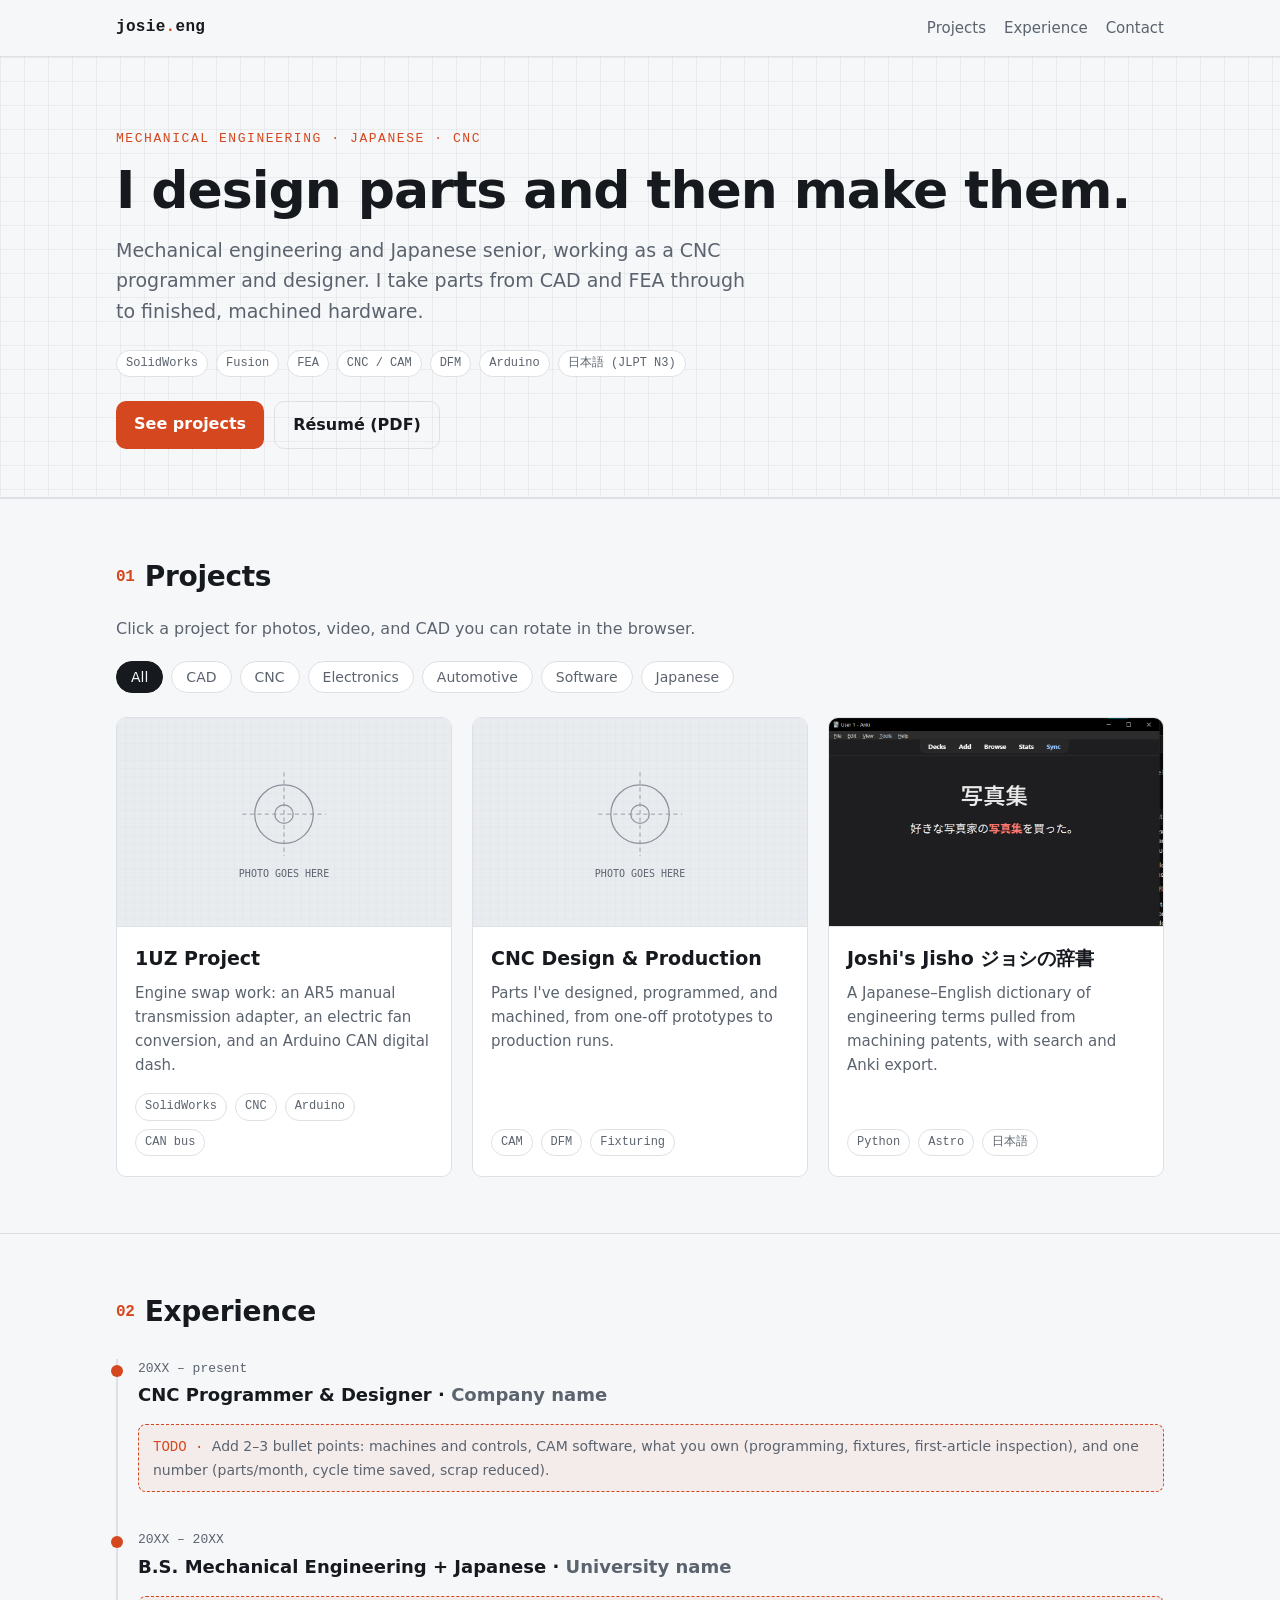
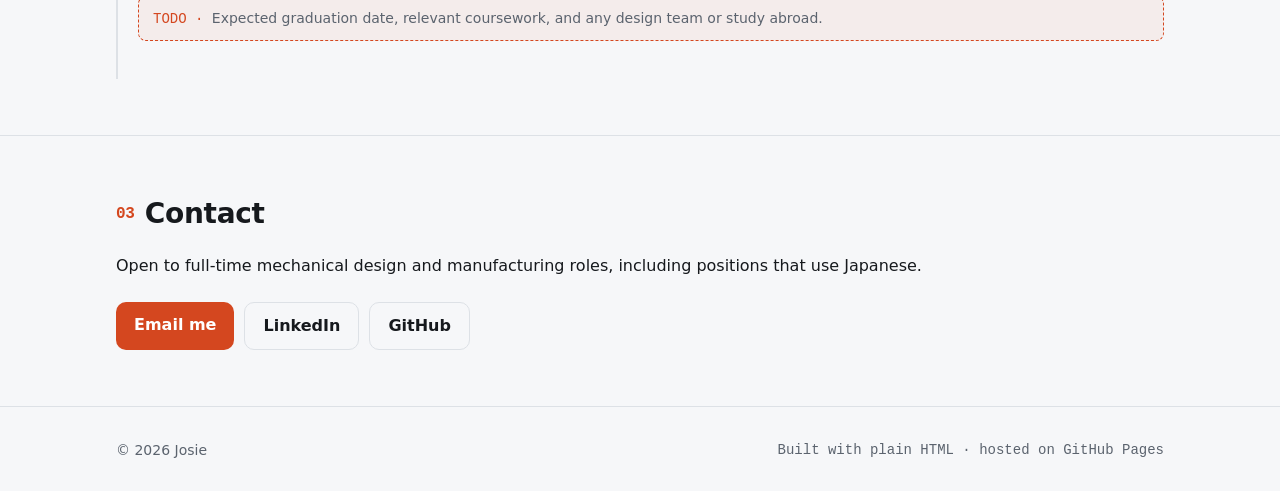
==== index.html @ 4288f505 "Add portfolio site skeleton Home page with filterable project cards, experience timeline and contact" ====
<!doctype html>
<html lang="en">
<head>
  <meta charset="utf-8">
  <meta name="viewport" content="width=device-width, initial-scale=1">
  <title>Josie · Mechanical Engineering Portfolio</title>
  <meta name="description" content="Mechanical engineering and CNC portfolio: drivetrain adapters, Arduino CAN dash, CNC production work, and a Japanese technical dictionary.">
  <link rel="stylesheet" href="assets/css/style.css">
</head>
<body>
  <header class="site-header">
    <div class="wrap">
      <a class="brand" href="./">josie<span>.</span>eng</a>
      <nav class="nav">
        <a href="#projects">Projects</a>
        <a href="#experience">Experience</a>
        <a href="#contact">Contact</a>
      </nav>
    </div>
  </header>

  <main>
    <section class="hero">
      <div class="wrap">
        <p class="eyebrow">Mechanical Engineering · Japanese · CNC</p>
        <h1>I design parts and then make them.</h1>
        <p class="lede">Mechanical engineering and Japanese senior, working as a CNC programmer and designer. I take parts from CAD and FEA through to finished, machined hardware.</p>
        <ul class="tags">
          <li class="tag">SolidWorks</li><li class="tag">Fusion</li><li class="tag">FEA</li>
          <li class="tag">CNC / CAM</li><li class="tag">DFM</li><li class="tag">Arduino</li><li class="tag">日本語 (JLPT N3)</li>
        </ul>
        <div class="btn-row">
          <a class="btn" href="#projects">See projects</a>
          <a class="btn ghost" href="assets/resume.pdf">Résumé (PDF)</a>
        </div>
      </div>
    </section>

    <section id="projects">
      <div class="wrap">
        <h2><span class="num">01</span>Projects</h2>
        <p class="muted">Click a project for photos, video, and CAD you can rotate in the browser.</p>
        <div class="filters" data-filters>
          <button data-filter="all" aria-pressed="true">All</button>
          <button data-filter="cad" aria-pressed="false">CAD</button>
          <button data-filter="cnc" aria-pressed="false">CNC</button>
          <button data-filter="electronics" aria-pressed="false">Electronics</button>
          <button data-filter="automotive" aria-pressed="false">Automotive</button>
          <button data-filter="software" aria-pressed="false">Software</button>
          <button data-filter="japanese" aria-pressed="false">Japanese</button>
        </div>

        <div class="grid">
          <a class="card" href="projects/1uz.html" data-tags="cad cnc automotive electronics">
            <img class="thumb" src="assets/img/placeholder.svg" alt="1UZ swap project">
            <div class="body">
              <h3>1UZ Project</h3>
              <p>Engine swap work: an AR5 manual transmission adapter, an electric fan conversion, and an Arduino CAN digital dash.</p>
              <ul class="tags"><li class="tag">SolidWorks</li><li class="tag">CNC</li><li class="tag">Arduino</li><li class="tag">CAN bus</li></ul>
            </div>
          </a>

          <a class="card" href="projects/cnc.html" data-tags="cnc cad">
            <img class="thumb" src="assets/img/placeholder.svg" alt="CNC production work">
            <div class="body">
              <h3>CNC Design &amp; Production</h3>
              <p>Parts I've designed, programmed, and machined, from one-off prototypes to production runs.</p>
              <ul class="tags"><li class="tag">CAM</li><li class="tag">DFM</li><li class="tag">Fixturing</li></ul>
            </div>
          </a>

          <a class="card" href="projects/joshi-no-jisho.html" data-tags="software japanese">
            <img class="thumb" style="object-position:top" src="assets/img/jisho/anki-card-reference-front.png" alt="Joshi's Jisho Anki card">
            <div class="body">
              <h3>Joshi's Jisho ジョシの辞書</h3>
              <p>A Japanese–English dictionary of engineering terms pulled from machining patents, with search and Anki export.</p>
              <ul class="tags"><li class="tag">Python</li><li class="tag">Astro</li><li class="tag">日本語</li></ul>
            </div>
          </a>
        </div>
      </div>
    </section>

    <section id="experience">
      <div class="wrap">
        <h2><span class="num">02</span>Experience</h2>
        <ul class="timeline">
          <li>
            <div class="when">20XX – present</div>
            <h3>CNC Programmer &amp; Designer · <span class="muted">Company name</span></h3>
            <p class="todo">Add 2–3 bullet points: machines and controls, CAM software, what you own (programming, fixtures, first-article inspection), and one number (parts/month, cycle time saved, scrap reduced).</p>
          </li>
          <li>
            <div class="when">20XX – 20XX</div>
            <h3>B.S. Mechanical Engineering + Japanese · <span class="muted">University name</span></h3>
            <p class="todo">Expected graduation date, relevant coursework, and any design team or study abroad.</p>
          </li>
        </ul>
      </div>
    </section>

    <section id="contact">
      <div class="wrap">
        <h2><span class="num">03</span>Contact</h2>
        <p>Open to full-time mechanical design and manufacturing roles, including positions that use Japanese.</p>
        <div class="btn-row">
          <a class="btn" href="mailto:you@example.com">Email me</a>
          <a class="btn ghost" href="https://www.linkedin.com/in/your-profile">LinkedIn</a>
          <a class="btn ghost" href="https://github.com/yoyoyosiie">GitHub</a>
        </div>
      </div>
    </section>
  </main>

  <footer>
    <div class="wrap">
      <span>© <span data-year></span> Josie</span>
      <span class="mono">Built with plain HTML · hosted on GitHub Pages</span>
    </div>
  </footer>
  <script src="assets/js/main.js"></script>
</body>
</html>
---- assets/css/style.css ----
/* Colours and spacing live here. Change --accent to restyle the whole site. */
:root {
  --bg: #f6f7f9;
  --surface: #ffffff;
  --text: #16191d;
  --muted: #5b636e;
  --line: #dde1e6;
  --accent: #d4471f;      /* safety orange */
  --accent-ink: #ffffff;
  --grid: rgba(22, 25, 29, 0.05);
  --radius: 10px;
  --max: 1080px;
  --mono: ui-monospace, "SFMono-Regular", Menlo, Consolas, monospace;
  --sans: system-ui, -apple-system, "Segoe UI", Roboto, "Hiragino Sans", "Noto Sans JP", sans-serif;
}
@media (prefers-color-scheme: dark) {
  :root {
    --bg: #111418;
    --surface: #191d22;
    --text: #e8eaed;
    --muted: #9aa3ad;
    --line: #2a3038;
    --accent: #ff6a3d;
    --accent-ink: #111418;
    --grid: rgba(232, 234, 237, 0.04);
  }
}

* { box-sizing: border-box; }
html { scroll-behavior: smooth; }
body {
  margin: 0;
  background: var(--bg);
  color: var(--text);
  font: 16px/1.6 var(--sans);
  -webkit-font-smoothing: antialiased;
}
img, video, iframe { max-width: 100%; display: block; }
a { color: var(--accent); }
a:hover { text-decoration-thickness: 2px; }
.wrap { max-width: var(--max); margin: 0 auto; padding: 0 16px; }
.mono { font-family: var(--mono); }
.muted { color: var(--muted); }

/* Header */
.site-header {
  position: sticky; top: 0; z-index: 10;
  background: color-mix(in srgb, var(--bg) 88%, transparent);
  backdrop-filter: blur(8px);
  border-bottom: 1px solid var(--line);
}
.site-header .wrap { display: flex; align-items: center; justify-content: space-between; height: 56px; gap: 16px; }
.brand { font-family: var(--mono); font-weight: 700; color: var(--text); text-decoration: none; letter-spacing: .02em; }
.brand span { color: var(--accent); }
.nav { display: flex; gap: 18px; }
.nav a { color: var(--muted); text-decoration: none; font-size: 15px; }
.nav a:hover, .nav a[aria-current="page"] { color: var(--text); }

/* Hero */
.hero {
  padding: 72px 0 48px;
  background-image:
    linear-gradient(var(--grid) 1px, transparent 1px),
    linear-gradient(90deg, var(--grid) 1px, transparent 1px);
  background-size: 24px 24px;
  border-bottom: 1px solid var(--line);
}
.eyebrow { font-family: var(--mono); font-size: 13px; color: var(--accent); text-transform: uppercase; letter-spacing: .12em; margin: 0 0 12px; }
.hero h1 { font-size: clamp(32px, 6vw, 52px); line-height: 1.1; margin: 0 0 16px; letter-spacing: -.02em; }
.hero p.lede { font-size: 19px; color: var(--muted); max-width: 640px; margin: 0 0 24px; }
.tags { display: flex; flex-wrap: wrap; gap: 8px; padding: 0; margin: 0; list-style: none; }
.tag { font-family: var(--mono); font-size: 12px; padding: 3px 9px; border: 1px solid var(--line); border-radius: 99px; color: var(--muted); background: var(--surface); }
.btn { display: inline-block; padding: 10px 18px; border-radius: var(--radius); background: var(--accent); color: var(--accent-ink); text-decoration: none; font-weight: 600; }
.btn.ghost { background: transparent; color: var(--text); border: 1px solid var(--line); }
.btn-row { display: flex; gap: 10px; flex-wrap: wrap; margin-top: 24px; }

/* Sections */
section { padding: 56px 0; }
section + section { border-top: 1px solid var(--line); }
h2 { font-size: 28px; margin: 0 0 8px; letter-spacing: -.01em; }
h2 .num { font-family: var(--mono); color: var(--accent); font-size: 16px; margin-right: 10px; vertical-align: middle; }
h3 { font-size: 20px; margin: 32px 0 8px; }

/* Filter + cards */
.filters { display: flex; flex-wrap: wrap; gap: 8px; margin: 20px 0 24px; }
.filters button {
  font: 500 14px var(--sans); padding: 7px 14px; border-radius: 99px; cursor: pointer;
  border: 1px solid var(--line); background: var(--surface); color: var(--muted);
}
.filters button[aria-pressed="true"] { background: var(--text); color: var(--bg); border-color: var(--text); }
.grid { display: grid; grid-template-columns: repeat(auto-fill, minmax(300px, 1fr)); gap: 20px; }
.card {
  display: flex; flex-direction: column; overflow: hidden;
  background: var(--surface); border: 1px solid var(--line); border-radius: var(--radius);
  color: inherit; text-decoration: none; transition: transform .15s, border-color .15s;
}
.card:hover { transform: translateY(-3px); border-color: var(--accent); }
.card[hidden] { display: none; }
.card .thumb { aspect-ratio: 16 / 10; background: var(--bg); object-fit: cover; width: 100%; border-bottom: 1px solid var(--line); }
.card .body { padding: 16px 18px 20px; display: flex; flex-direction: column; gap: 8px; flex: 1; }
.card h3 { margin: 0; font-size: 19px; }
.card p { margin: 0; color: var(--muted); font-size: 15px; }
.card .tags { margin-top: auto; padding-top: 8px; }

/* Experience timeline */
.timeline { list-style: none; padding: 0; margin: 24px 0 0; border-left: 2px solid var(--line); }
.timeline li { padding: 0 0 24px 20px; position: relative; }
.timeline li::before { content: ""; position: absolute; left: -7px; top: 6px; width: 12px; height: 12px; border-radius: 50%; background: var(--accent); }
.timeline .when { font-family: var(--mono); font-size: 13px; color: var(--muted); }
.timeline h3 { margin: 2px 0 4px; font-size: 18px; }

/* Project pages */
.project-hero { padding: 48px 0 32px; border-bottom: 1px solid var(--line); }
.back { font-family: var(--mono); font-size: 14px; text-decoration: none; }
.specs { display: grid; grid-template-columns: repeat(auto-fit, minmax(180px, 1fr)); gap: 1px; background: var(--line); border: 1px solid var(--line); border-radius: var(--radius); overflow: hidden; margin: 24px 0 0; }
.specs div { background: var(--surface); padding: 12px 16px; }
.specs dt { font-family: var(--mono); font-size: 12px; color: var(--muted); text-transform: uppercase; letter-spacing: .08em; }
.specs dd { margin: 2px 0 0; font-weight: 600; }
.subnav { display: flex; flex-wrap: wrap; gap: 8px; margin-top: 20px; }
.subnav a { font-size: 14px; padding: 6px 12px; border: 1px solid var(--line); border-radius: 99px; text-decoration: none; color: var(--text); background: var(--surface); }
.prose { max-width: 720px; }
.prose ul { padding-left: 20px; }

/* Gallery + lightbox */
.gallery { display: grid; grid-template-columns: repeat(auto-fill, minmax(200px, 1fr)); gap: 12px; margin: 20px 0; }
.gallery figure { margin: 0; }
.gallery img { width: 100%; aspect-ratio: 4 / 3; object-fit: cover; border-radius: 8px; border: 1px solid var(--line); cursor: zoom-in; background: var(--surface); }
.gallery figcaption { font-size: 13px; color: var(--muted); margin-top: 6px; }
.lightbox { border: 0; padding: 0; background: transparent; max-width: 94vw; max-height: 94vh; }
.lightbox::backdrop { background: rgba(0, 0, 0, .85); }
.lightbox img { max-width: 94vw; max-height: 86vh; object-fit: contain; margin: 0 auto; }
.lightbox p { color: #ddd; text-align: center; margin: 8px 0 0; font-size: 14px; }

/* Media blocks */
.media { margin: 20px 0; border-radius: var(--radius); overflow: hidden; border: 1px solid var(--line); background: #000; }
.media iframe, .media video { width: 100%; aspect-ratio: 16 / 9; border: 0; }
model-viewer {
  width: 100%; height: 440px; margin: 20px 0;
  background: radial-gradient(circle at 50% 40%, var(--surface), var(--bg));
  border: 1px solid var(--line); border-radius: var(--radius);
  --poster-color: transparent;
}
.viewer-hint { font-size: 13px; color: var(--muted); margin-top: -12px; }

/* Before/after slider (for FEA results, before/after photos) */
.compare { position: relative; margin: 20px 0; border-radius: var(--radius); overflow: hidden; border: 1px solid var(--line); aspect-ratio: 16 / 10; background: var(--surface); }
.compare img { position: absolute; inset: 0; width: 100%; height: 100%; object-fit: cover; }
.compare .top { clip-path: inset(0 50% 0 0); }
.compare input { position: absolute; inset: 0; width: 100%; height: 100%; opacity: 0; cursor: ew-resize; margin: 0; }
.compare .handle { position: absolute; top: 0; bottom: 0; left: 50%; width: 2px; background: var(--accent); pointer-events: none; }
.compare .handle::after { content: "⟷"; position: absolute; top: 50%; left: 50%; transform: translate(-50%, -50%); background: var(--accent); color: var(--accent-ink); border-radius: 50%; width: 34px; height: 34px; display: grid; place-items: center; font-size: 16px; }

/* Placeholder notes: delete these blocks as you fill in content */
.todo { border: 1px dashed var(--accent); border-radius: 8px; padding: 10px 14px; color: var(--muted); font-size: 14px; background: color-mix(in srgb, var(--accent) 6%, transparent); }
.todo::before { content: "TODO · "; font-family: var(--mono); color: var(--accent); }

footer { border-top: 1px solid var(--line); padding: 32px 0; color: var(--muted); font-size: 14px; }
footer .wrap { display: flex; justify-content: space-between; flex-wrap: wrap; gap: 12px; }

@media (max-width: 600px) {
  .nav { gap: 12px; }
  .nav a { font-size: 14px; }
  .hero { padding: 48px 0 36px; }
  model-viewer { height: 320px; }
}
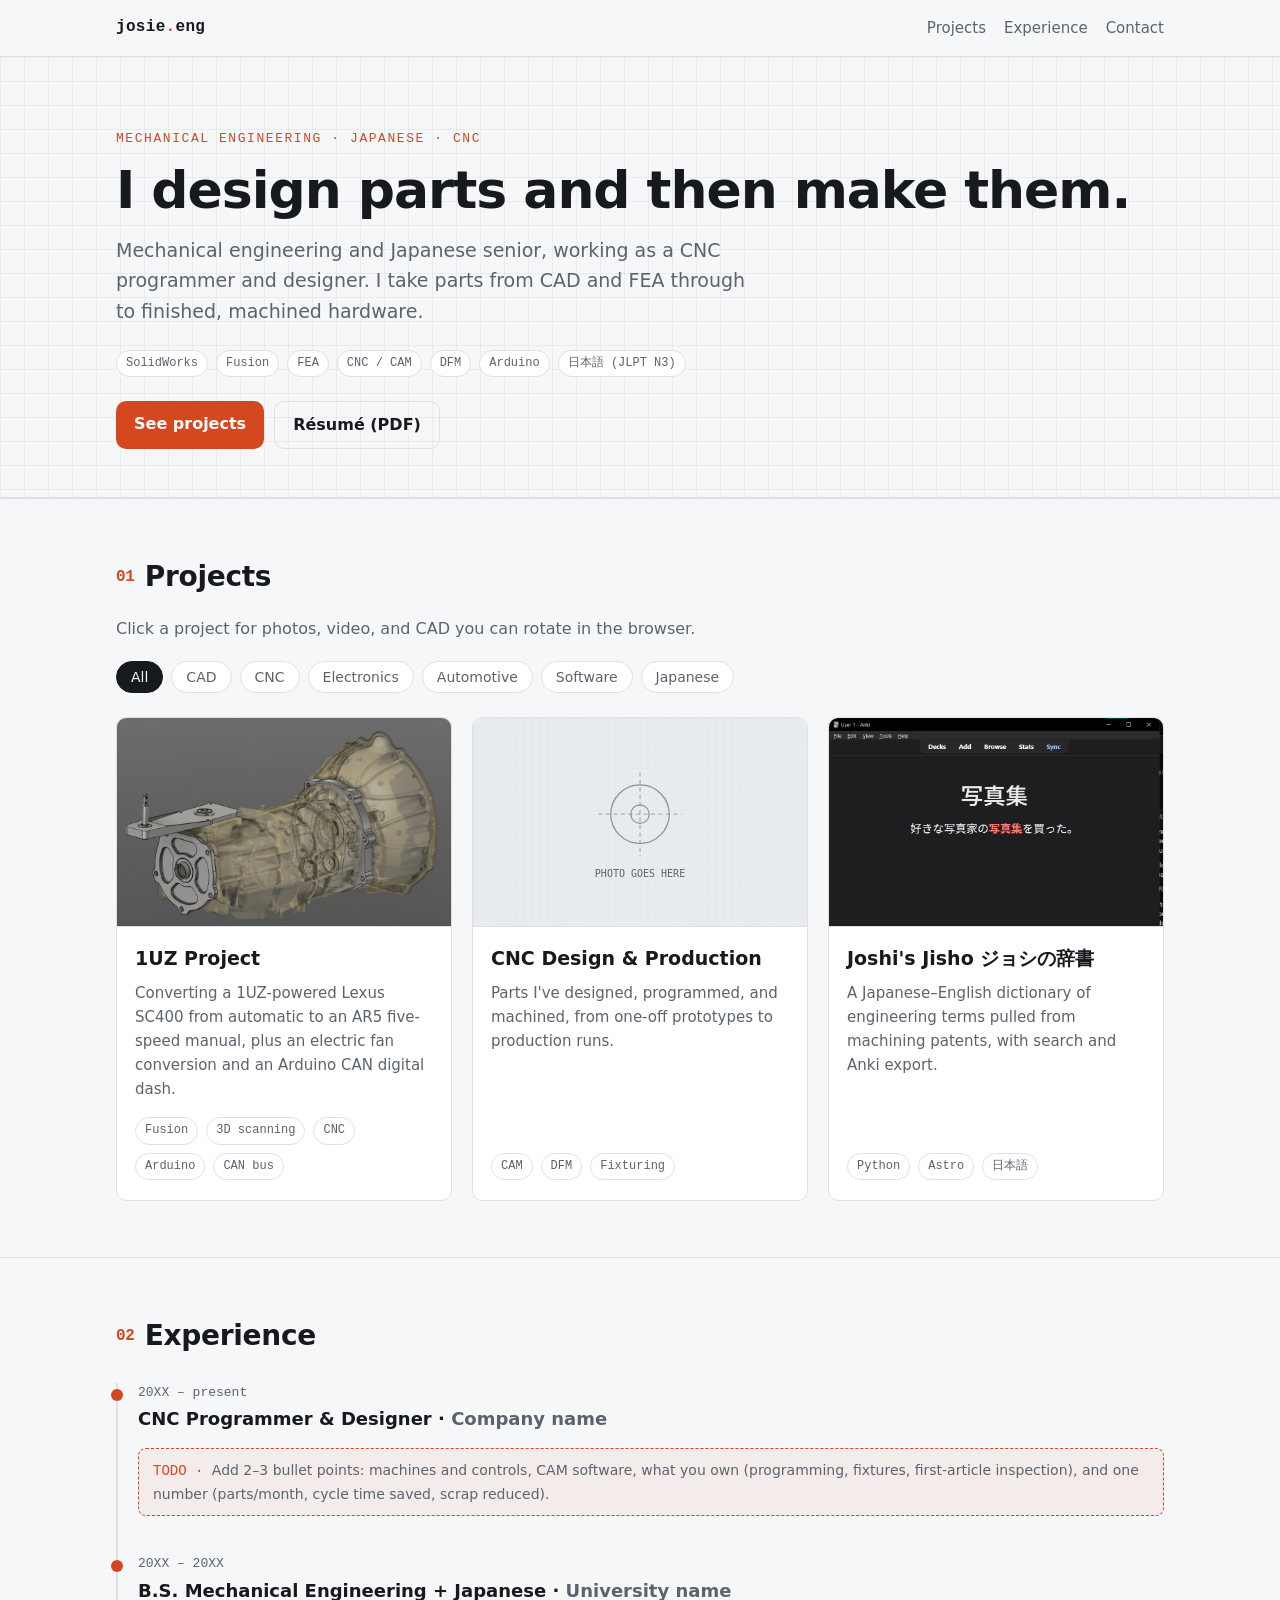
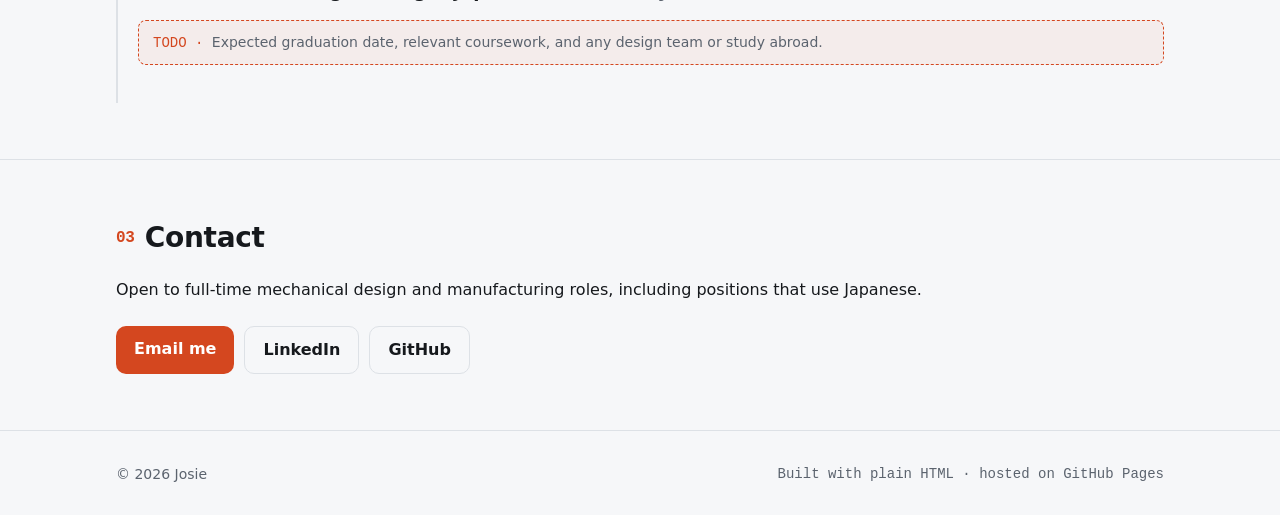
==== commit 341f5859: "Add AR5 swap photos and correct 1UZ project description The project is an AR5 manual swap into a 1UZ" ====
--- a/index.html
+++ b/index.html
@@ -52,11 +52,11 @@
 
         <div class="grid">
           <a class="card" href="projects/1uz.html" data-tags="cad cnc automotive electronics">
-            <img class="thumb" src="assets/img/placeholder.svg" alt="1UZ swap project">
+            <img class="thumb" src="assets/img/1uz/thumb.jpg" alt="Fusion assembly of the AR5 transmission with custom adapter plate, backplate and shifter mount">
             <div class="body">
               <h3>1UZ Project</h3>
-              <p>Engine swap work: an AR5 manual transmission adapter, an electric fan conversion, and an Arduino CAN digital dash.</p>
-              <ul class="tags"><li class="tag">SolidWorks</li><li class="tag">CNC</li><li class="tag">Arduino</li><li class="tag">CAN bus</li></ul>
+              <p>Converting a 1UZ-powered Lexus SC400 from automatic to an AR5 five-speed manual, plus an electric fan conversion and an Arduino CAN digital dash.</p>
+              <ul class="tags"><li class="tag">Fusion</li><li class="tag">3D scanning</li><li class="tag">CNC</li><li class="tag">Arduino</li><li class="tag">CAN bus</li></ul>
             </div>
           </a>
 
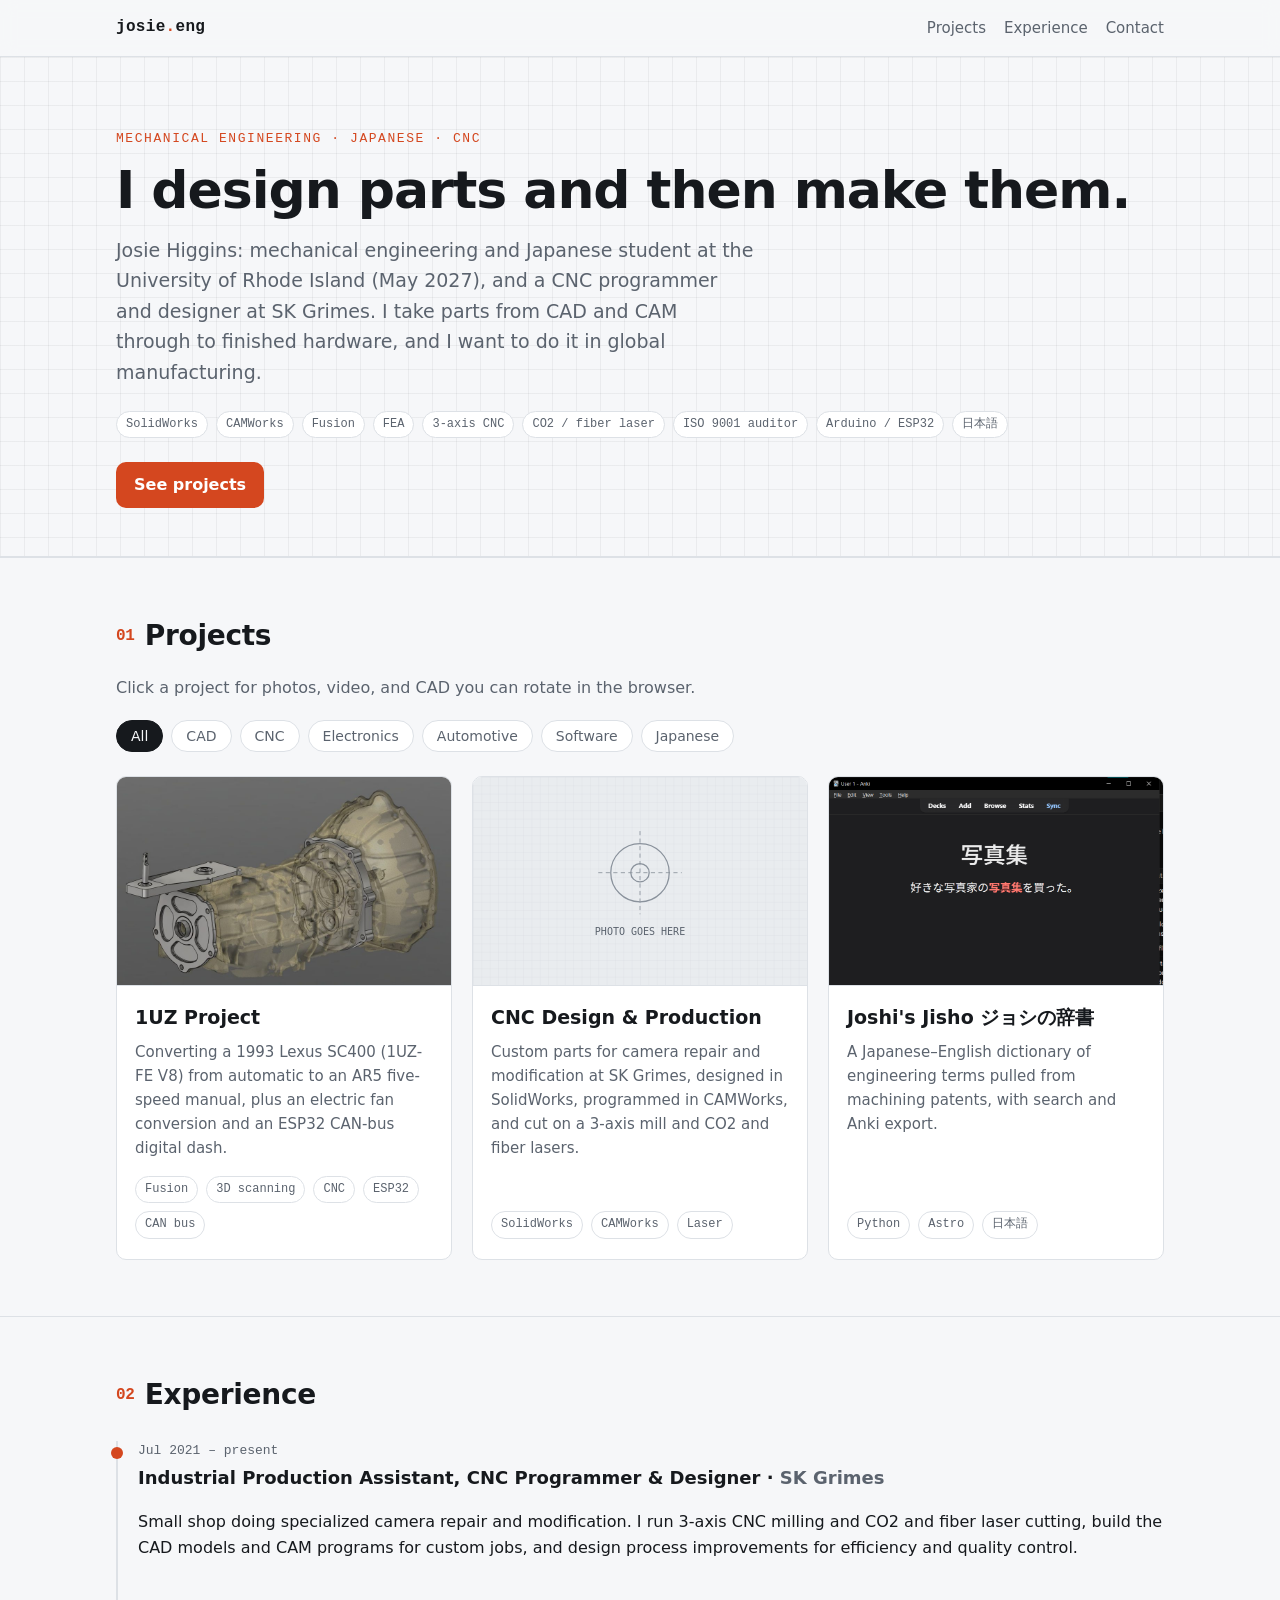
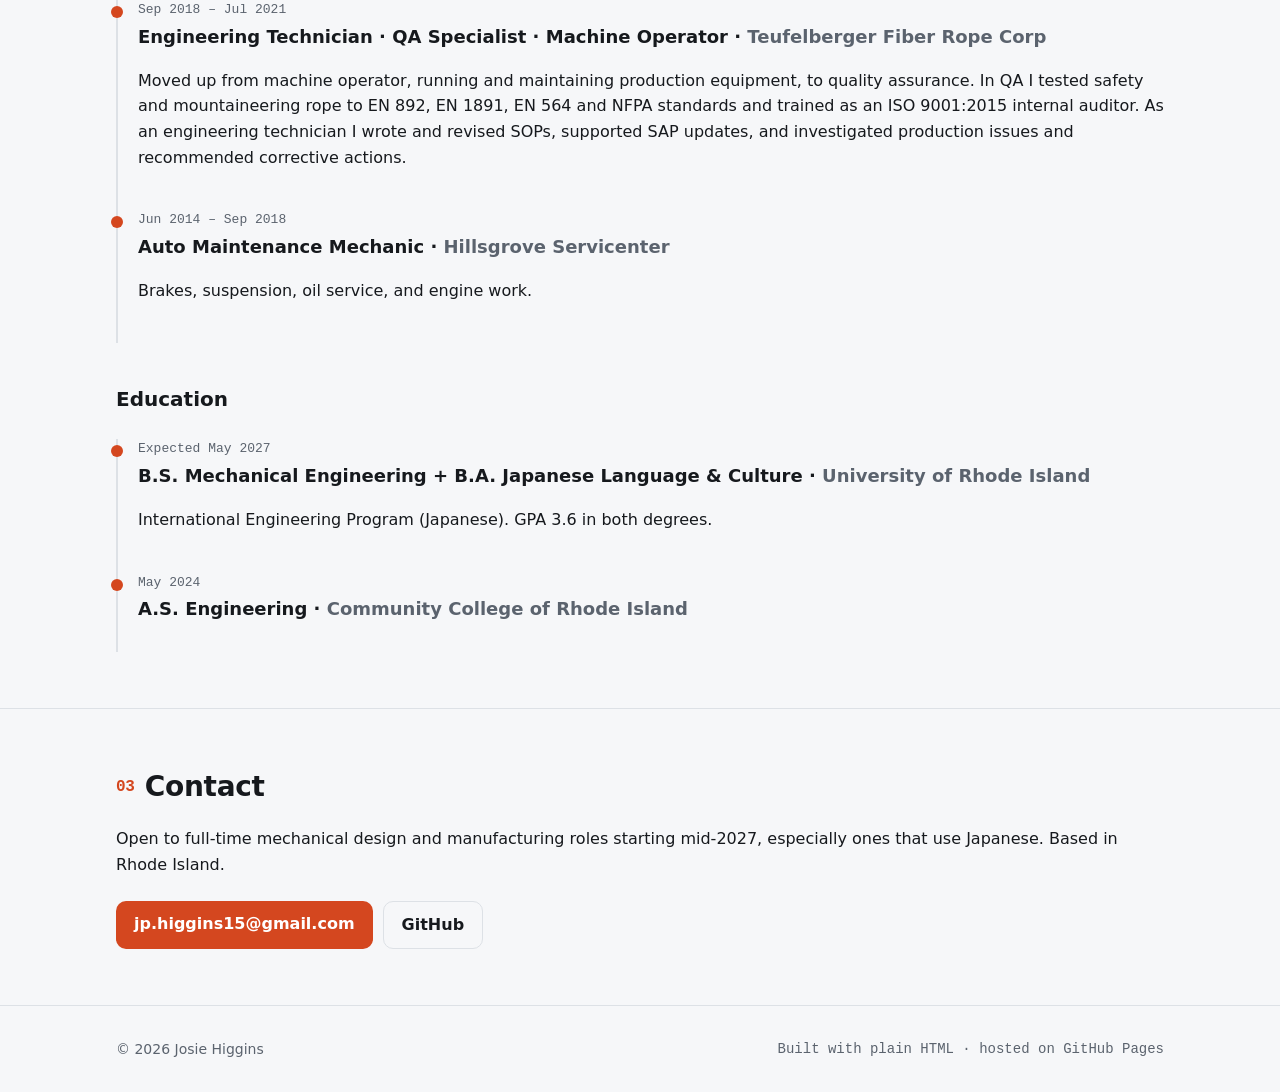
==== commit 44e81811: "Fill experience, education and contact from résumé Also corrects project details to match the résumé" ====
--- a/index.html
+++ b/index.html
@@ -3,7 +3,7 @@
 <head>
   <meta charset="utf-8">
   <meta name="viewport" content="width=device-width, initial-scale=1">
-  <title>Josie · Mechanical Engineering Portfolio</title>
+  <title>Josie Higgins · Mechanical Engineering Portfolio</title>
   <meta name="description" content="Mechanical engineering and CNC portfolio: drivetrain adapters, Arduino CAN dash, CNC production work, and a Japanese technical dictionary.">
   <link rel="stylesheet" href="assets/css/style.css">
 </head>
@@ -24,14 +24,14 @@
       <div class="wrap">
         <p class="eyebrow">Mechanical Engineering · Japanese · CNC</p>
         <h1>I design parts and then make them.</h1>
-        <p class="lede">Mechanical engineering and Japanese senior, working as a CNC programmer and designer. I take parts from CAD and FEA through to finished, machined hardware.</p>
+        <p class="lede">Josie Higgins: mechanical engineering and Japanese student at the University of Rhode Island (May 2027), and a CNC programmer and designer at SK Grimes. I take parts from CAD and CAM through to finished hardware, and I want to do it in global manufacturing.</p>
         <ul class="tags">
-          <li class="tag">SolidWorks</li><li class="tag">Fusion</li><li class="tag">FEA</li>
-          <li class="tag">CNC / CAM</li><li class="tag">DFM</li><li class="tag">Arduino</li><li class="tag">日本語 (JLPT N3)</li>
+          <li class="tag">SolidWorks</li><li class="tag">CAMWorks</li><li class="tag">Fusion</li><li class="tag">FEA</li>
+          <li class="tag">3-axis CNC</li><li class="tag">CO2 / fiber laser</li><li class="tag">ISO 9001 auditor</li><li class="tag">Arduino / ESP32</li><li class="tag">日本語</li>
         </ul>
         <div class="btn-row">
           <a class="btn" href="#projects">See projects</a>
-          <a class="btn ghost" href="assets/resume.pdf">Résumé (PDF)</a>
+          <!-- <a class="btn ghost" href="assets/resume.pdf">Résumé (PDF)</a>  Uncomment once assets/resume.pdf is added -->
         </div>
       </div>
     </section>
@@ -55,8 +55,8 @@
             <img class="thumb" src="assets/img/1uz/thumb.jpg" alt="Fusion assembly of the AR5 transmission with custom adapter plate, backplate and shifter mount">
             <div class="body">
               <h3>1UZ Project</h3>
-              <p>Converting a 1UZ-powered Lexus SC400 from automatic to an AR5 five-speed manual, plus an electric fan conversion and an Arduino CAN digital dash.</p>
-              <ul class="tags"><li class="tag">Fusion</li><li class="tag">3D scanning</li><li class="tag">CNC</li><li class="tag">Arduino</li><li class="tag">CAN bus</li></ul>
+              <p>Converting a 1993 Lexus SC400 (1UZ-FE V8) from automatic to an AR5 five-speed manual, plus an electric fan conversion and an ESP32 CAN-bus digital dash.</p>
+              <ul class="tags"><li class="tag">Fusion</li><li class="tag">3D scanning</li><li class="tag">CNC</li><li class="tag">ESP32</li><li class="tag">CAN bus</li></ul>
             </div>
           </a>
 
@@ -64,8 +64,8 @@
             <img class="thumb" src="assets/img/placeholder.svg" alt="CNC production work">
             <div class="body">
               <h3>CNC Design &amp; Production</h3>
-              <p>Parts I've designed, programmed, and machined, from one-off prototypes to production runs.</p>
-              <ul class="tags"><li class="tag">CAM</li><li class="tag">DFM</li><li class="tag">Fixturing</li></ul>
+              <p>Custom parts for camera repair and modification at SK Grimes, designed in SolidWorks, programmed in CAMWorks, and cut on a 3-axis mill and CO2 and fiber lasers.</p>
+              <ul class="tags"><li class="tag">SolidWorks</li><li class="tag">CAMWorks</li><li class="tag">Laser</li></ul>
             </div>
           </a>
 
@@ -86,14 +86,32 @@
         <h2><span class="num">02</span>Experience</h2>
         <ul class="timeline">
           <li>
-            <div class="when">20XX – present</div>
-            <h3>CNC Programmer &amp; Designer · <span class="muted">Company name</span></h3>
-            <p class="todo">Add 2–3 bullet points: machines and controls, CAM software, what you own (programming, fixtures, first-article inspection), and one number (parts/month, cycle time saved, scrap reduced).</p>
+            <div class="when">Jul 2021 – present</div>
+            <h3>Industrial Production Assistant, CNC Programmer &amp; Designer · <span class="muted">SK Grimes</span></h3>
+            <p>Small shop doing specialized camera repair and modification. I run 3-axis CNC milling and CO2 and fiber laser cutting, build the CAD models and CAM programs for custom jobs, and design process improvements for efficiency and quality control.</p>
           </li>
           <li>
-            <div class="when">20XX – 20XX</div>
-            <h3>B.S. Mechanical Engineering + Japanese · <span class="muted">University name</span></h3>
-            <p class="todo">Expected graduation date, relevant coursework, and any design team or study abroad.</p>
+            <div class="when">Sep 2018 – Jul 2021</div>
+            <h3>Engineering Technician · QA Specialist · Machine Operator · <span class="muted">Teufelberger Fiber Rope Corp</span></h3>
+            <p>Moved up from machine operator, running and maintaining production equipment, to quality assurance. In QA I tested safety and mountaineering rope to EN 892, EN 1891, EN 564 and NFPA standards and trained as an ISO 9001:2015 internal auditor. As an engineering technician I wrote and revised SOPs, supported SAP updates, and investigated production issues and recommended corrective actions.</p>
+          </li>
+          <li>
+            <div class="when">Jun 2014 – Sep 2018</div>
+            <h3>Auto Maintenance Mechanic · <span class="muted">Hillsgrove Servicenter</span></h3>
+            <p>Brakes, suspension, oil service, and engine work.</p>
+          </li>
+        </ul>
+
+        <h3 style="margin-top:40px">Education</h3>
+        <ul class="timeline">
+          <li>
+            <div class="when">Expected May 2027</div>
+            <h3>B.S. Mechanical Engineering + B.A. Japanese Language &amp; Culture · <span class="muted">University of Rhode Island</span></h3>
+            <p>International Engineering Program (Japanese). GPA 3.6 in both degrees.</p>
+          </li>
+          <li>
+            <div class="when">May 2024</div>
+            <h3>A.S. Engineering · <span class="muted">Community College of Rhode Island</span></h3>
           </li>
         </ul>
       </div>
@@ -102,10 +120,10 @@
     <section id="contact">
       <div class="wrap">
         <h2><span class="num">03</span>Contact</h2>
-        <p>Open to full-time mechanical design and manufacturing roles, including positions that use Japanese.</p>
+        <p>Open to full-time mechanical design and manufacturing roles starting mid-2027, especially ones that use Japanese. Based in Rhode Island.</p>
         <div class="btn-row">
-          <a class="btn" href="mailto:you@example.com">Email me</a>
-          <a class="btn ghost" href="https://www.linkedin.com/in/your-profile">LinkedIn</a>
+          <a class="btn" href="mailto:jp.higgins15@gmail.com">jp.higgins15@gmail.com</a>
+          <!-- <a class="btn ghost" href="https://www.linkedin.com/in/your-profile">LinkedIn</a> -->
           <a class="btn ghost" href="https://github.com/yoyoyosiie">GitHub</a>
         </div>
       </div>
@@ -114,7 +132,7 @@
 
   <footer>
     <div class="wrap">
-      <span>© <span data-year></span> Josie</span>
+      <span>© <span data-year></span> Josie Higgins</span>
       <span class="mono">Built with plain HTML · hosted on GitHub Pages</span>
     </div>
   </footer>
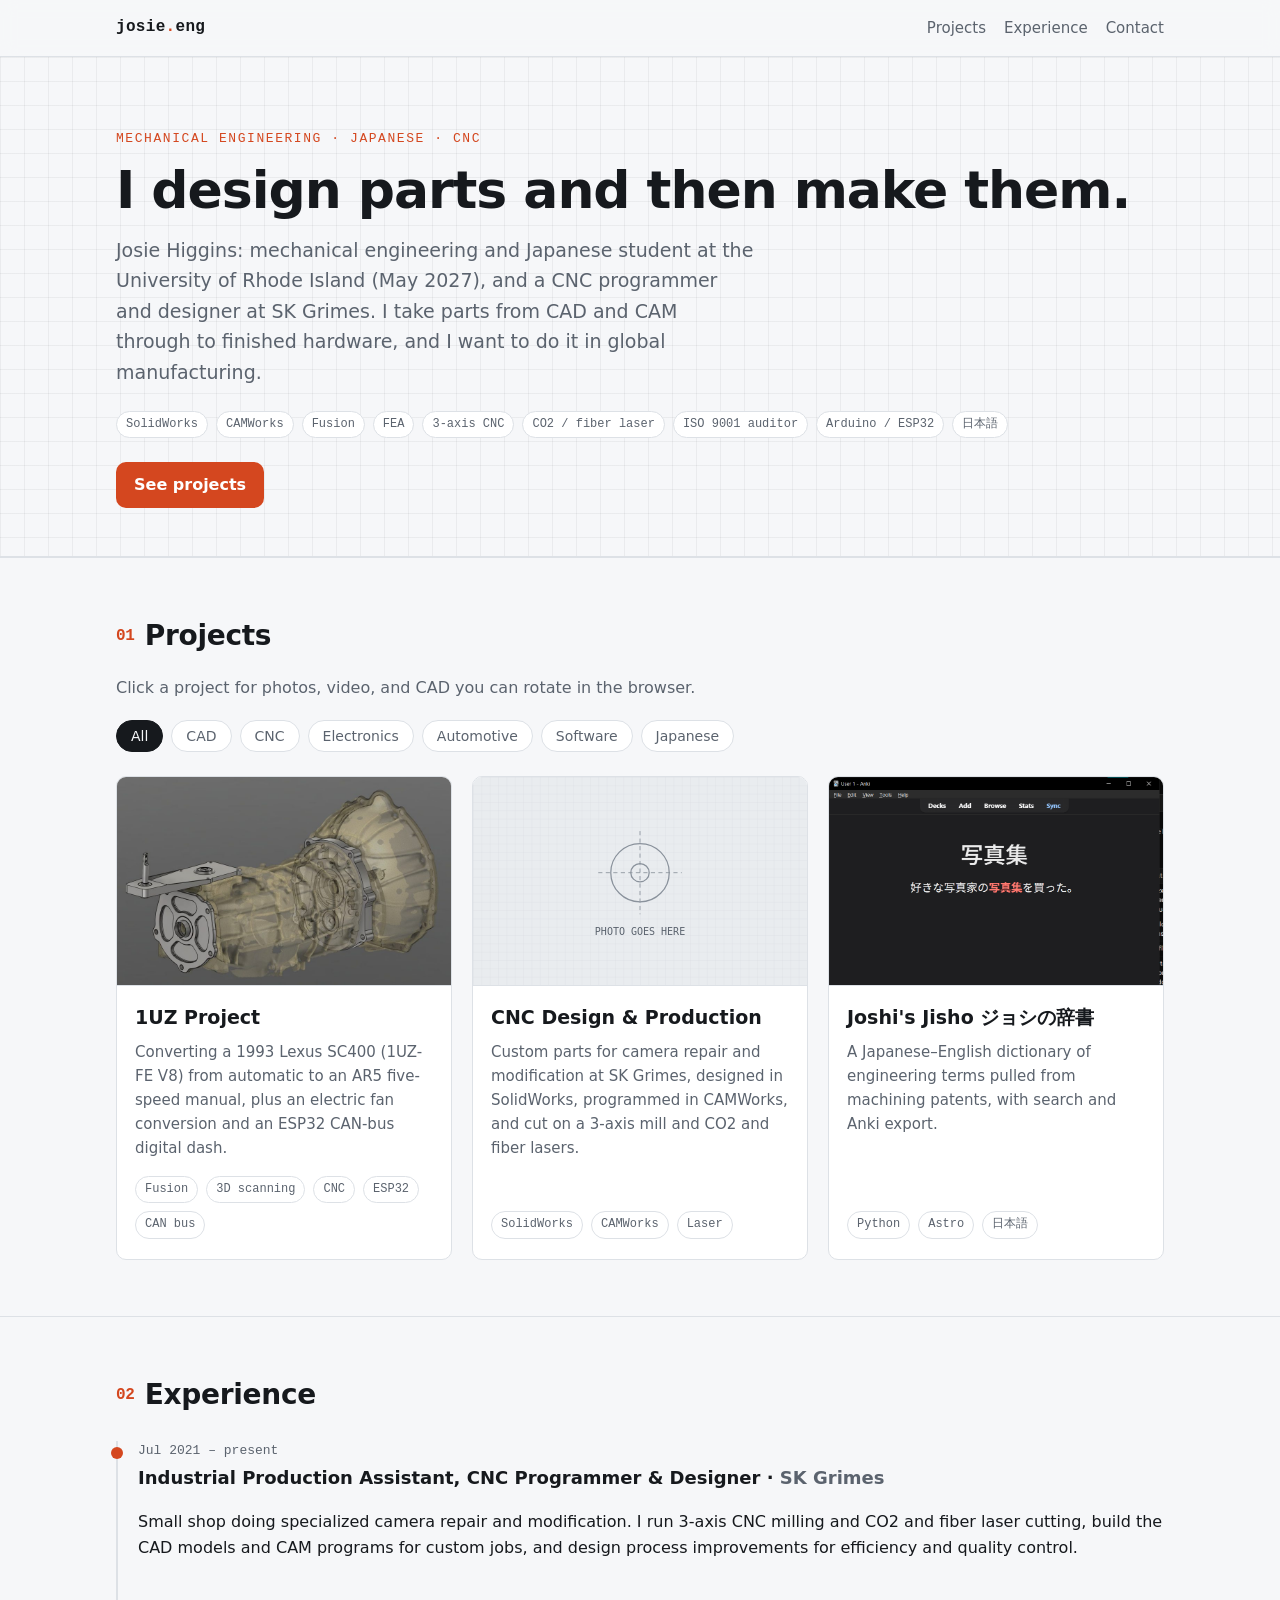
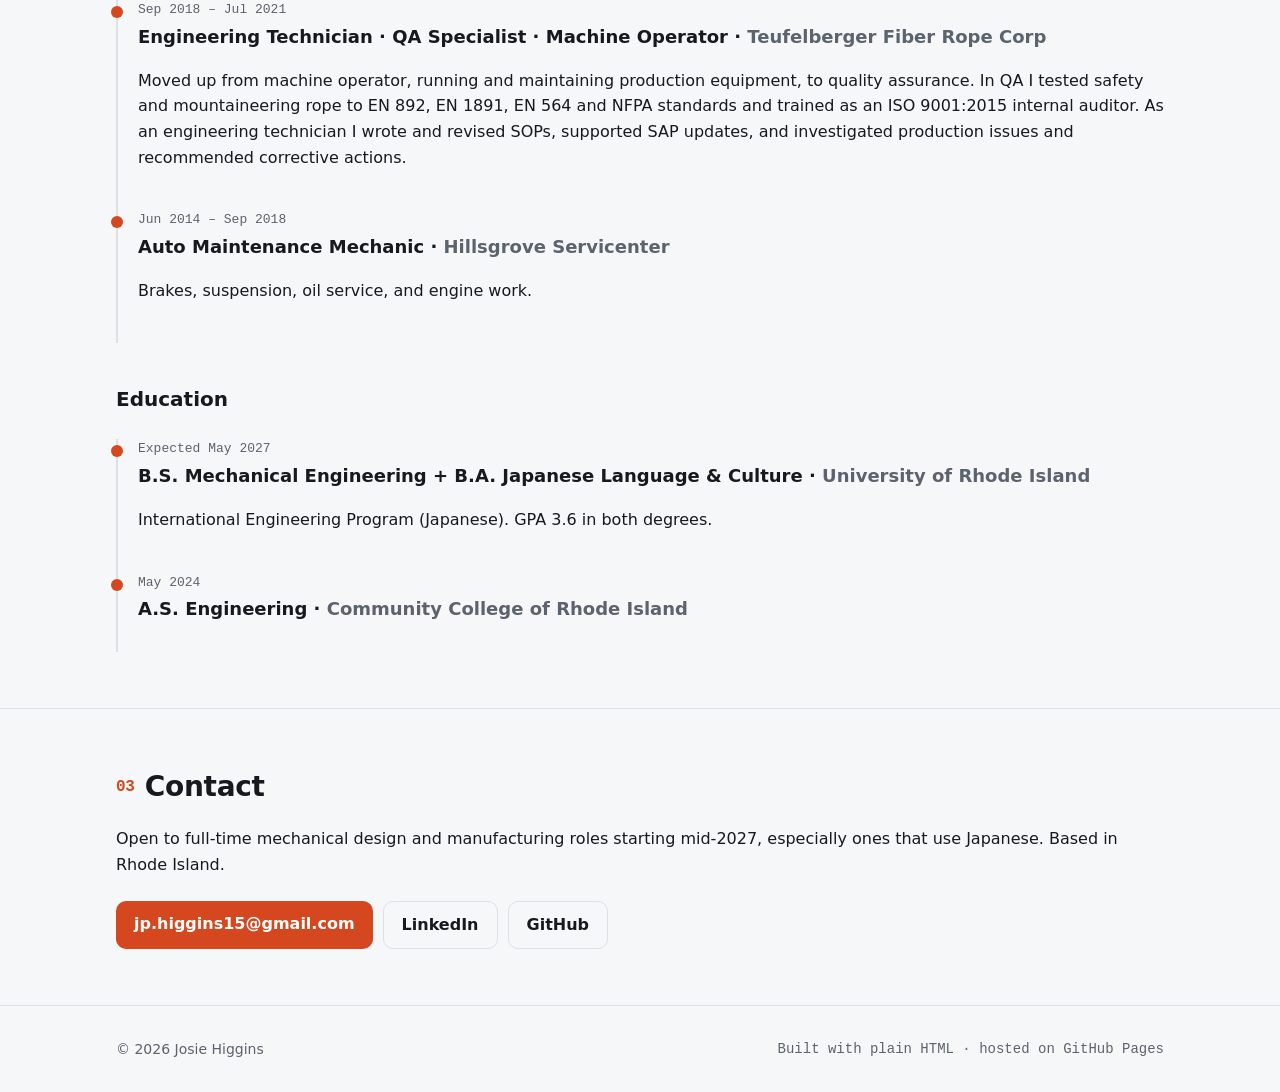
==== commit 25328038: "Add LinkedIn link Co-Authored-By: Claude Opus 5.5 <noreply@anthropic.com> Claude-Session: https://cl" ====
--- a/index.html
+++ b/index.html
@@ -123,7 +123,7 @@
         <p>Open to full-time mechanical design and manufacturing roles starting mid-2027, especially ones that use Japanese. Based in Rhode Island.</p>
         <div class="btn-row">
           <a class="btn" href="mailto:jp.higgins15@gmail.com">jp.higgins15@gmail.com</a>
-          <!-- <a class="btn ghost" href="https://www.linkedin.com/in/your-profile">LinkedIn</a> -->
+          <a class="btn ghost" href="https://www.linkedin.com/in/josie-higgins-a0404b244/">LinkedIn</a>
           <a class="btn ghost" href="https://github.com/yoyoyosiie">GitHub</a>
         </div>
       </div>
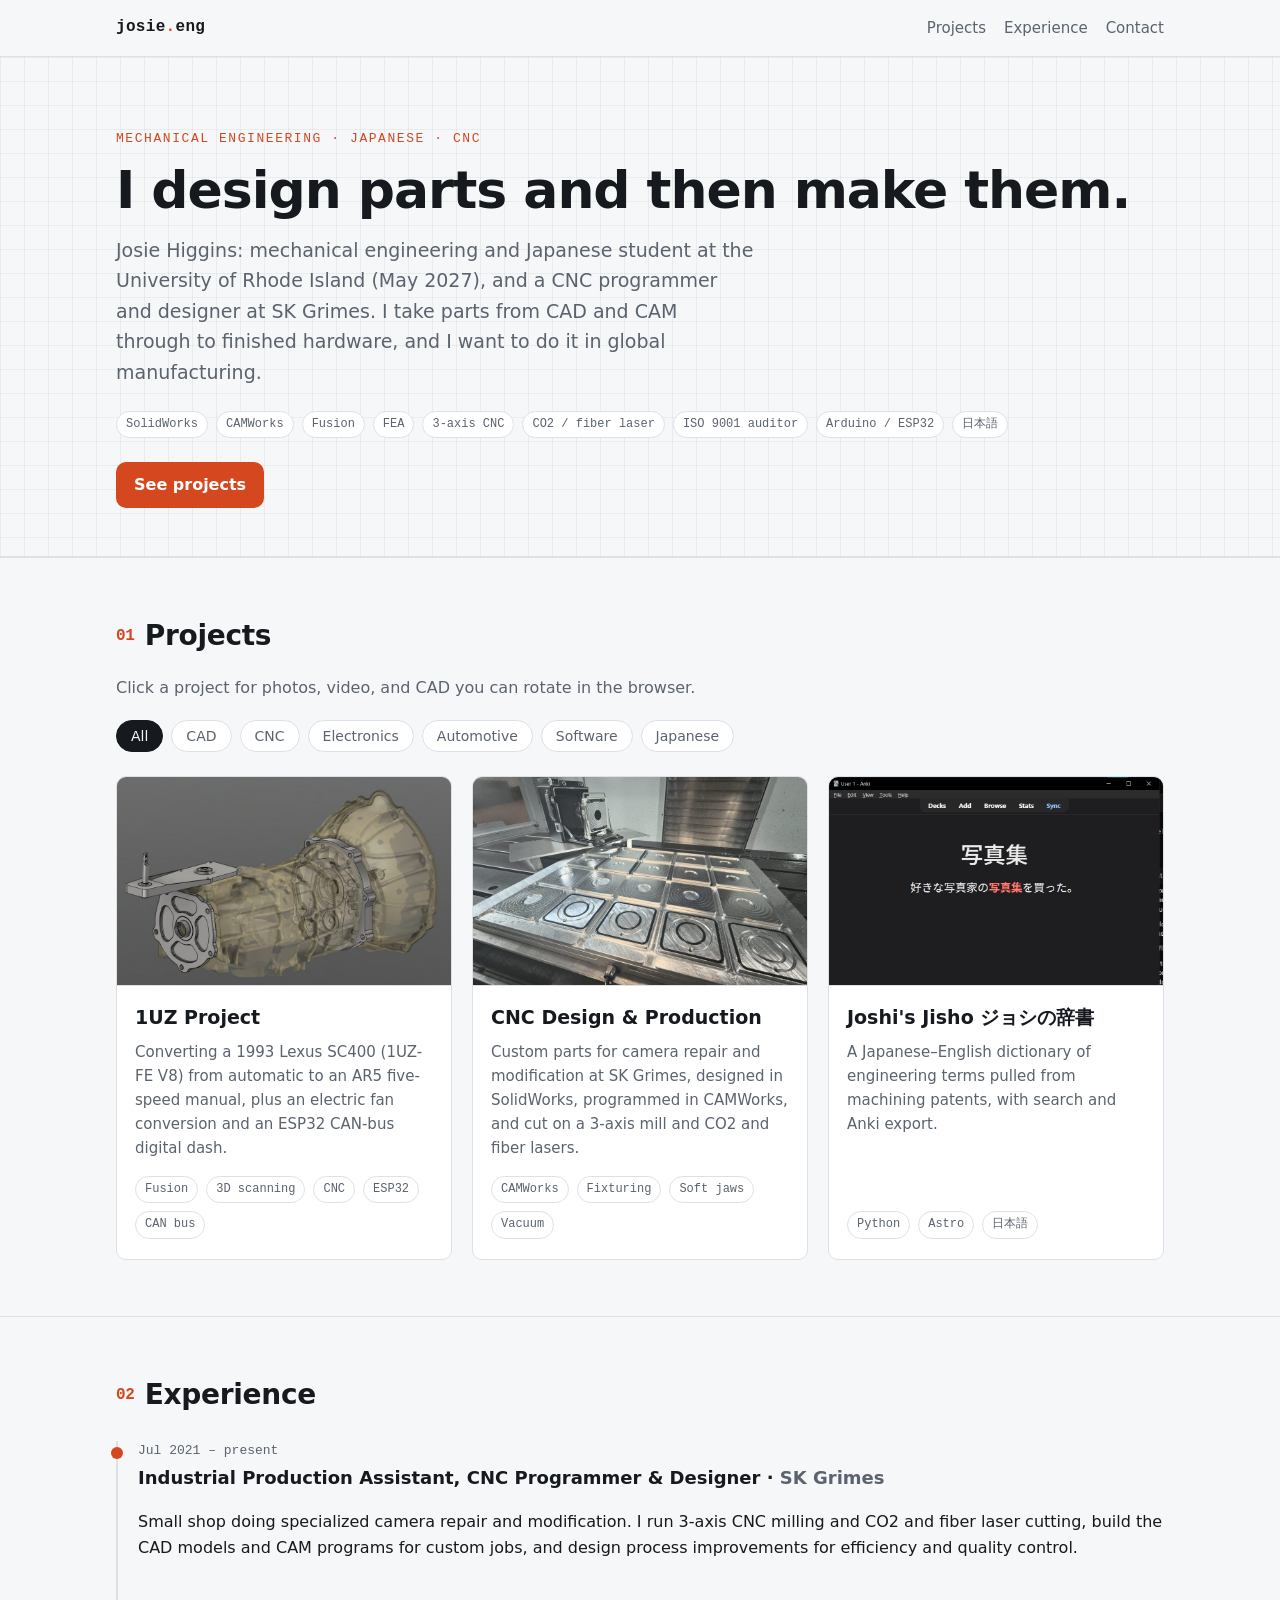
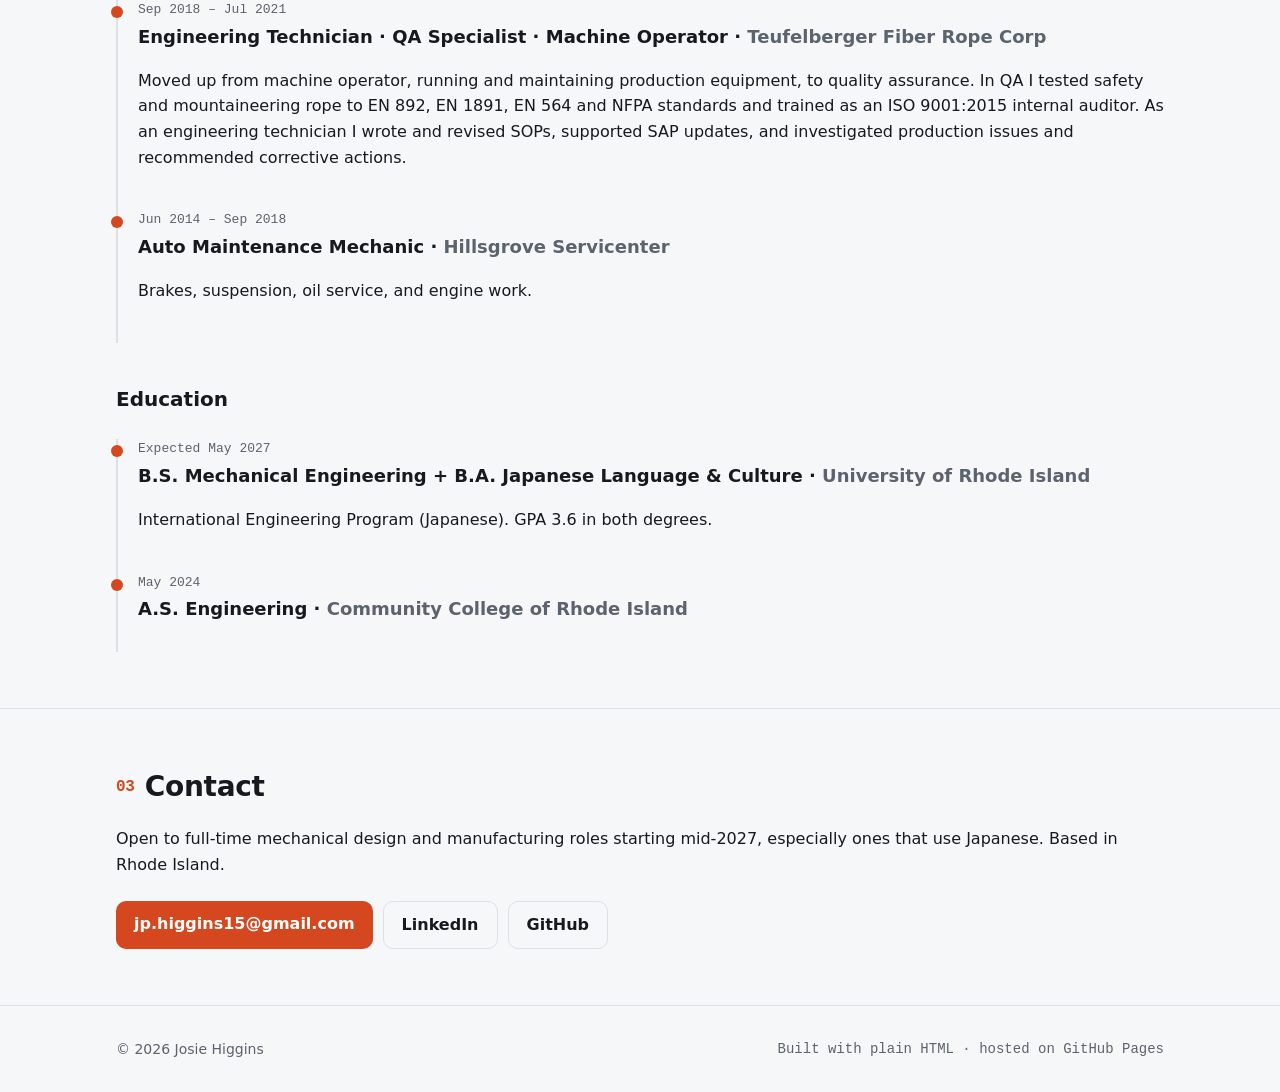
==== commit 172d69f5: "Fill CNC page with soft-jaw, vacuum fixture and fixture table work Six photos resized to <=1600 px w" ====
--- a/index.html
+++ b/index.html
@@ -61,11 +61,11 @@
           </a>
 
           <a class="card" href="projects/cnc.html" data-tags="cnc cad">
-            <img class="thumb" src="assets/img/placeholder.svg" alt="CNC production work">
+            <img class="thumb" src="assets/img/cnc/thumb.jpg" alt="Vacuum fixture holding lensboards for a large-format camera">
             <div class="body">
               <h3>CNC Design &amp; Production</h3>
               <p>Custom parts for camera repair and modification at SK Grimes, designed in SolidWorks, programmed in CAMWorks, and cut on a 3-axis mill and CO2 and fiber lasers.</p>
-              <ul class="tags"><li class="tag">SolidWorks</li><li class="tag">CAMWorks</li><li class="tag">Laser</li></ul>
+              <ul class="tags"><li class="tag">CAMWorks</li><li class="tag">Fixturing</li><li class="tag">Soft jaws</li><li class="tag">Vacuum</li></ul>
             </div>
           </a>
 
--- a/assets/css/style.css
+++ b/assets/css/style.css
@@ -126,6 +126,11 @@
 .gallery figure { margin: 0; }
 .gallery img { width: 100%; aspect-ratio: 4 / 3; object-fit: cover; border-radius: 8px; border: 1px solid var(--line); cursor: zoom-in; background: var(--surface); }
 .gallery figcaption { font-size: 13px; color: var(--muted); margin-top: 6px; }
+/* A single large photo instead of a thumbnail grid */
+.gallery.feature { grid-template-columns: minmax(0, 860px); }
+.gallery.feature img { aspect-ratio: 4 / 3; }
+.gallery.feature.tall { grid-template-columns: minmax(0, 560px); }
+.gallery.feature.tall img { aspect-ratio: 3 / 4; }
 .lightbox { border: 0; padding: 0; background: transparent; max-width: 94vw; max-height: 94vh; }
 .lightbox::backdrop { background: rgba(0, 0, 0, .85); }
 .lightbox img { max-width: 94vw; max-height: 86vh; object-fit: contain; margin: 0 auto; }
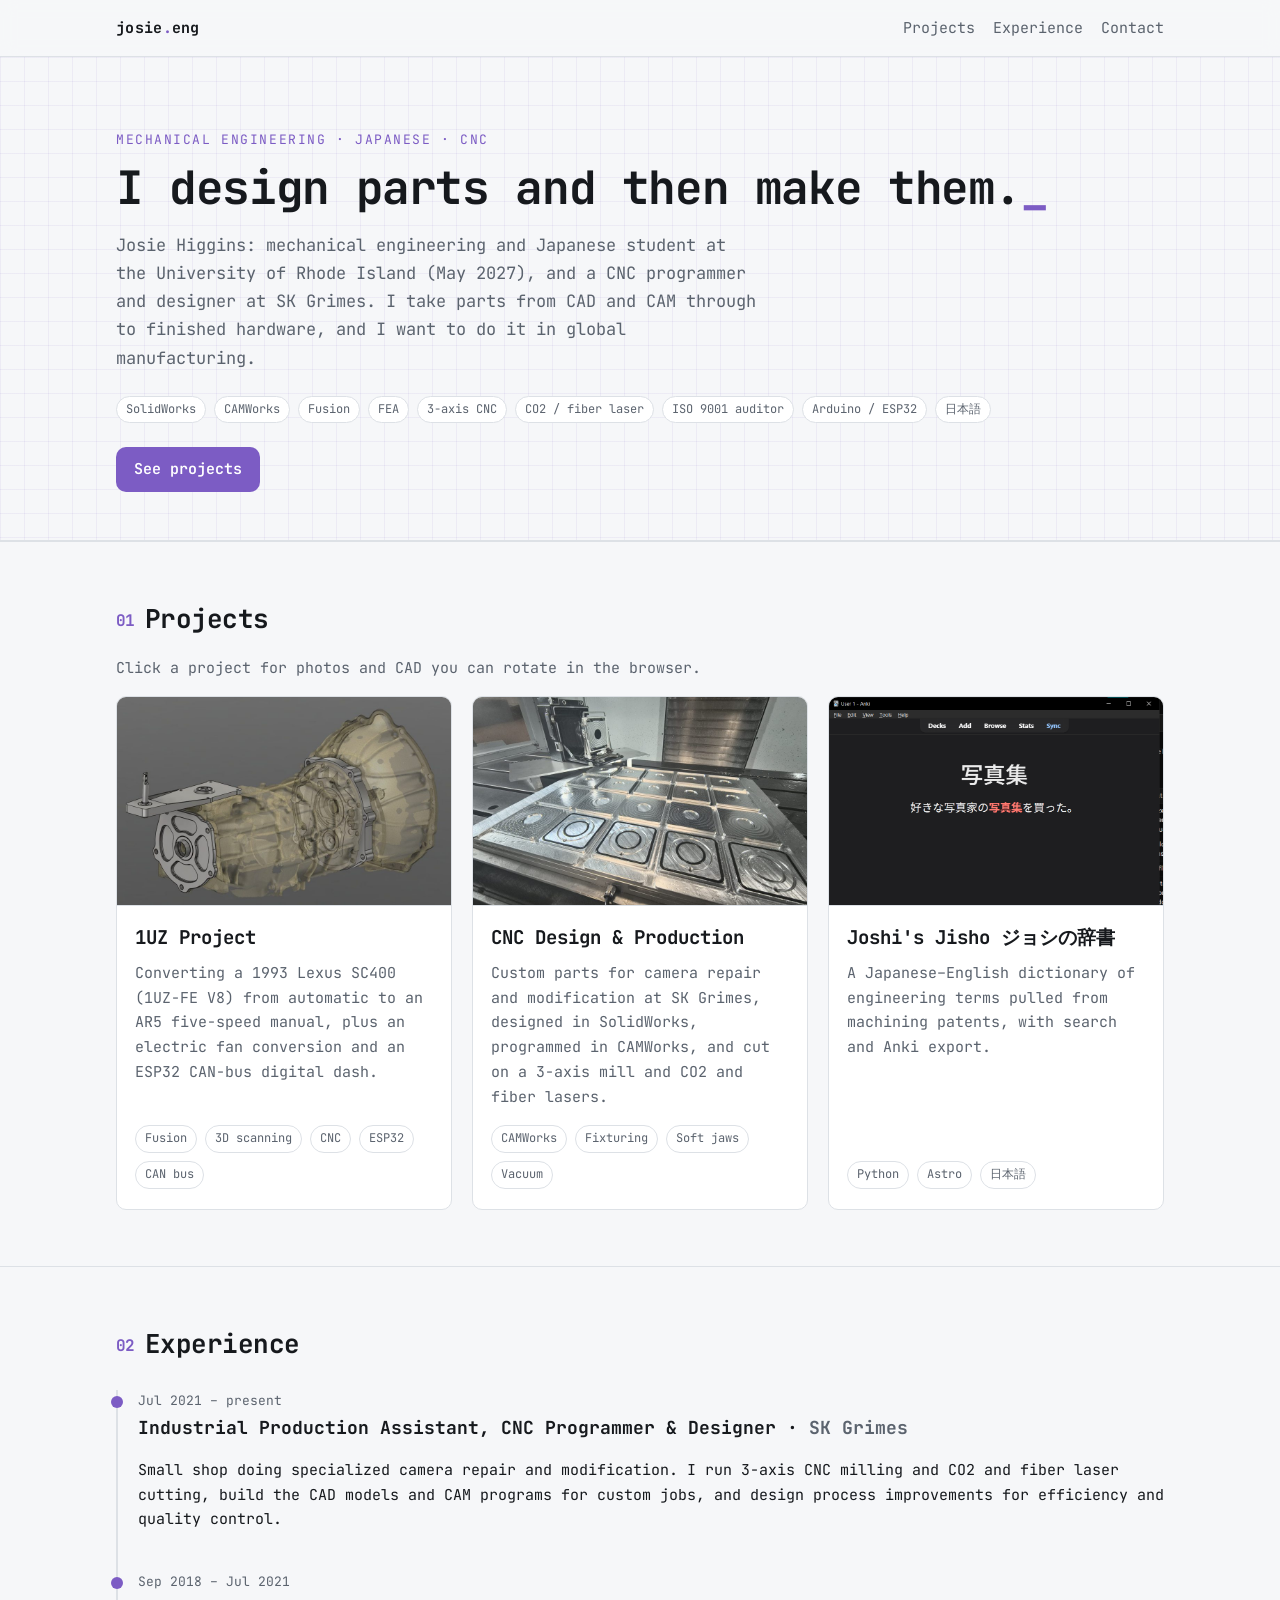
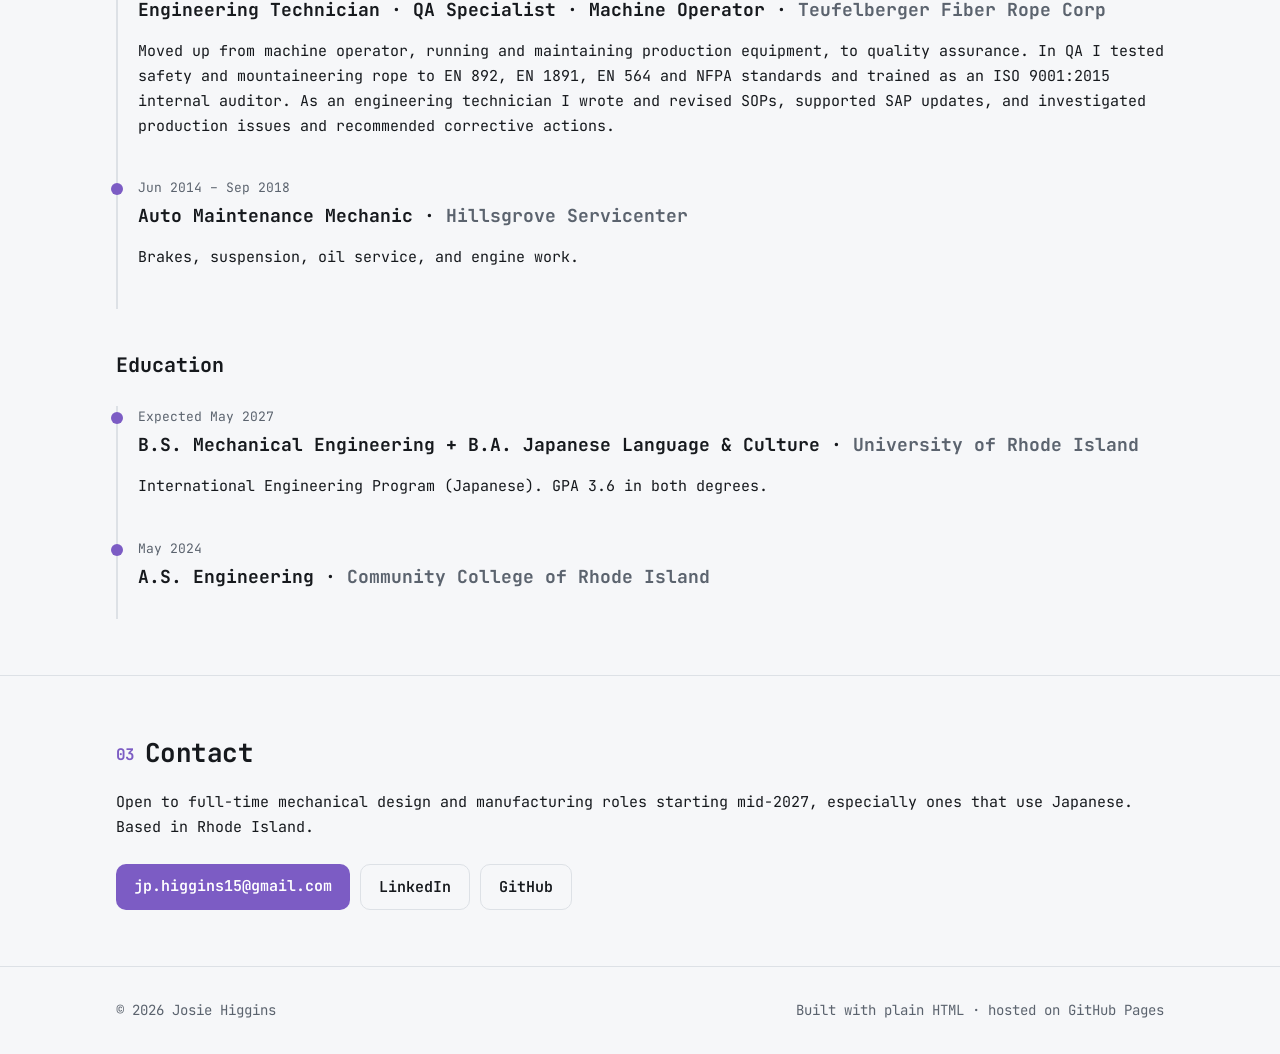
==== commit 813c3c44: "Switch to lilac accent and JetBrains Mono; remove project filter Light-mode accent #7c5cc4 keeps 5:1" ====
--- a/index.html
+++ b/index.html
@@ -5,6 +5,9 @@
   <meta name="viewport" content="width=device-width, initial-scale=1">
   <title>Josie Higgins · Mechanical Engineering Portfolio</title>
   <meta name="description" content="Mechanical engineering and CNC portfolio: drivetrain adapters, Arduino CAN dash, CNC production work, and a Japanese technical dictionary.">
+  <link rel="preconnect" href="https://fonts.googleapis.com">
+  <link rel="preconnect" href="https://fonts.gstatic.com" crossorigin>
+  <link href="https://fonts.googleapis.com/css2?family=JetBrains+Mono:wght@400;500;700&display=swap" rel="stylesheet">
   <link rel="stylesheet" href="assets/css/style.css">
 </head>
 <body>
@@ -39,16 +42,7 @@
     <section id="projects">
       <div class="wrap">
         <h2><span class="num">01</span>Projects</h2>
-        <p class="muted">Click a project for photos, video, and CAD you can rotate in the browser.</p>
-        <div class="filters" data-filters>
-          <button data-filter="all" aria-pressed="true">All</button>
-          <button data-filter="cad" aria-pressed="false">CAD</button>
-          <button data-filter="cnc" aria-pressed="false">CNC</button>
-          <button data-filter="electronics" aria-pressed="false">Electronics</button>
-          <button data-filter="automotive" aria-pressed="false">Automotive</button>
-          <button data-filter="software" aria-pressed="false">Software</button>
-          <button data-filter="japanese" aria-pressed="false">Japanese</button>
-        </div>
+        <p class="muted">Click a project for photos and CAD you can rotate in the browser.</p>
 
         <div class="grid">
           <a class="card" href="projects/1uz.html" data-tags="cad cnc automotive electronics">
--- a/assets/css/style.css
+++ b/assets/css/style.css
@@ -5,13 +5,13 @@
   --text: #16191d;
   --muted: #5b636e;
   --line: #dde1e6;
-  --accent: #d4471f;      /* safety orange */
+  --accent: #7c5cc4;      /* lilac (kept dark enough for white button text) */
   --accent-ink: #ffffff;
-  --grid: rgba(22, 25, 29, 0.05);
+  --grid: rgba(124, 92, 196, 0.08);
   --radius: 10px;
   --max: 1080px;
-  --mono: ui-monospace, "SFMono-Regular", Menlo, Consolas, monospace;
-  --sans: system-ui, -apple-system, "Segoe UI", Roboto, "Hiragino Sans", "Noto Sans JP", sans-serif;
+  --mono: "JetBrains Mono", ui-monospace, "SFMono-Regular", Menlo, Consolas, "Noto Sans JP", monospace;
+  --sans: var(--mono);  /* whole site uses the console font */
 }
 @media (prefers-color-scheme: dark) {
   :root {
@@ -20,9 +20,9 @@
     --text: #e8eaed;
     --muted: #9aa3ad;
     --line: #2a3038;
-    --accent: #ff6a3d;
+    --accent: #c4a7f5;
     --accent-ink: #111418;
-    --grid: rgba(232, 234, 237, 0.04);
+    --grid: rgba(196, 167, 245, 0.06);
   }
 }
 
@@ -32,7 +32,7 @@
   margin: 0;
   background: var(--bg);
   color: var(--text);
-  font: 16px/1.6 var(--sans);
+  font: 15px/1.65 var(--sans);
   -webkit-font-smoothing: antialiased;
 }
 img, video, iframe { max-width: 100%; display: block; }
@@ -66,8 +66,11 @@
   border-bottom: 1px solid var(--line);
 }
 .eyebrow { font-family: var(--mono); font-size: 13px; color: var(--accent); text-transform: uppercase; letter-spacing: .12em; margin: 0 0 12px; }
-.hero h1 { font-size: clamp(32px, 6vw, 52px); line-height: 1.1; margin: 0 0 16px; letter-spacing: -.02em; }
-.hero p.lede { font-size: 19px; color: var(--muted); max-width: 640px; margin: 0 0 24px; }
+.hero h1::after { content: "_"; color: var(--accent); animation: blink 1.1s steps(1) infinite; }
+@keyframes blink { 50% { opacity: 0; } }
+@media (prefers-reduced-motion: reduce) { .hero h1::after { animation: none; } }
+.hero h1 { font-size: clamp(28px, 5.4vw, 46px); line-height: 1.15; margin: 0 0 16px; letter-spacing: -.03em; }
+.hero p.lede { font-size: 17px; color: var(--muted); max-width: 640px; margin: 0 0 24px; }
 .tags { display: flex; flex-wrap: wrap; gap: 8px; padding: 0; margin: 0; list-style: none; }
 .tag { font-family: var(--mono); font-size: 12px; padding: 3px 9px; border: 1px solid var(--line); border-radius: 99px; color: var(--muted); background: var(--surface); }
 .btn { display: inline-block; padding: 10px 18px; border-radius: var(--radius); background: var(--accent); color: var(--accent-ink); text-decoration: none; font-weight: 600; }
@@ -77,7 +80,7 @@
 /* Sections */
 section { padding: 56px 0; }
 section + section { border-top: 1px solid var(--line); }
-h2 { font-size: 28px; margin: 0 0 8px; letter-spacing: -.01em; }
+h2 { font-size: 26px; margin: 0 0 8px; letter-spacing: -.02em; }
 h2 .num { font-family: var(--mono); color: var(--accent); font-size: 16px; margin-right: 10px; vertical-align: middle; }
 h3 { font-size: 20px; margin: 32px 0 8px; }
 
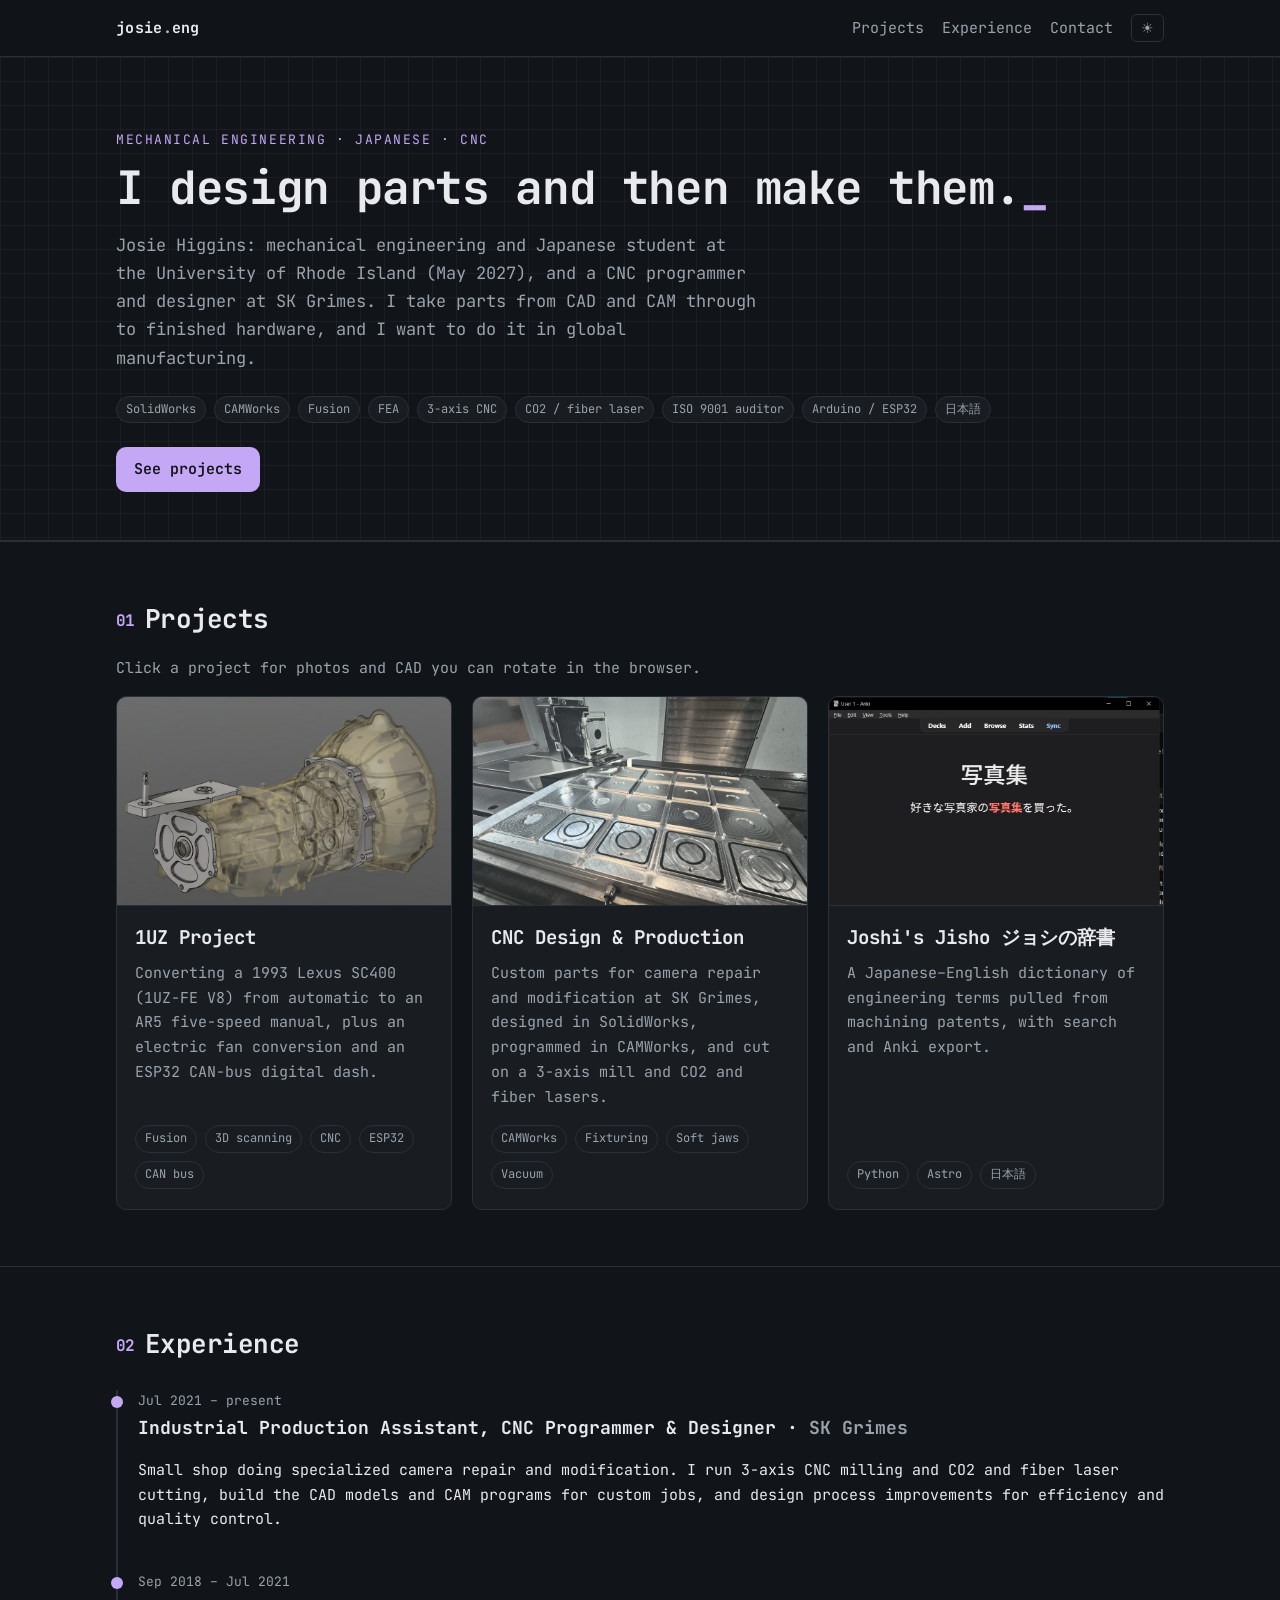
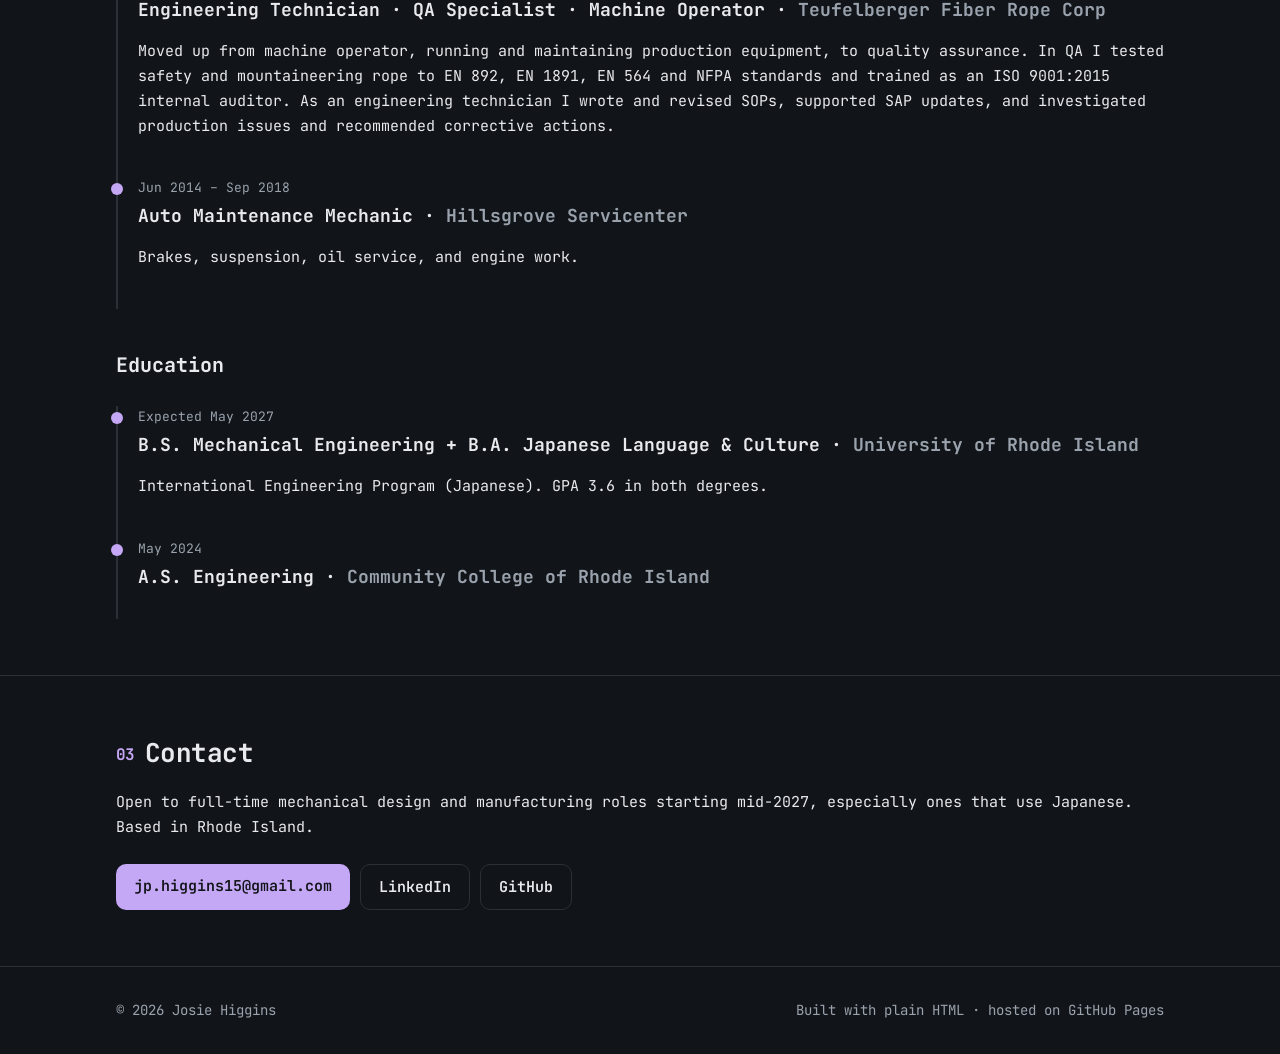
==== commit e1ba4d24: "Make dark theme the default with a light toggle The toggle in the header switches to light and remem" ====
--- a/index.html
+++ b/index.html
@@ -5,6 +5,7 @@
   <meta name="viewport" content="width=device-width, initial-scale=1">
   <title>Josie Higgins · Mechanical Engineering Portfolio</title>
   <meta name="description" content="Mechanical engineering and CNC portfolio: drivetrain adapters, Arduino CAN dash, CNC production work, and a Japanese technical dictionary.">
+  <script>try{if(localStorage.getItem("theme")==="light")document.documentElement.dataset.theme="light"}catch(e){}</script>
   <link rel="preconnect" href="https://fonts.googleapis.com">
   <link rel="preconnect" href="https://fonts.gstatic.com" crossorigin>
   <link href="https://fonts.googleapis.com/css2?family=JetBrains+Mono:wght@400;500;700&display=swap" rel="stylesheet">
@@ -18,6 +19,7 @@
         <a href="#projects">Projects</a>
         <a href="#experience">Experience</a>
         <a href="#contact">Contact</a>
+        <button class="theme-toggle" type="button" aria-label="Switch to light theme" data-theme-toggle>☀</button>
       </nav>
     </div>
   </header>
--- a/assets/css/style.css
+++ b/assets/css/style.css
@@ -1,29 +1,31 @@
 /* Colours and spacing live here. Change --accent to restyle the whole site. */
 :root {
+  /* Dark is the default theme */
+  --bg: #111418;
+  --surface: #191d22;
+  --text: #e8eaed;
+  --muted: #9aa3ad;
+  --line: #2a3038;
+  --accent: #c4a7f5;      /* lilac */
+  --accent-ink: #111418;
+  --grid: rgba(196, 167, 245, 0.06);
+  --radius: 10px;
+  --max: 1080px;
+  --mono: "JetBrains Mono", ui-monospace, "SFMono-Regular", Menlo, Consolas, "Noto Sans JP", monospace;
+  --sans: var(--mono);  /* whole site uses the console font */
+  color-scheme: dark;
+}
+/* Light theme, picked with the header toggle */
+:root[data-theme="light"] {
   --bg: #f6f7f9;
   --surface: #ffffff;
   --text: #16191d;
   --muted: #5b636e;
   --line: #dde1e6;
-  --accent: #7c5cc4;      /* lilac (kept dark enough for white button text) */
+  --accent: #7c5cc4;      /* deeper lilac so white button text stays readable */
   --accent-ink: #ffffff;
   --grid: rgba(124, 92, 196, 0.08);
-  --radius: 10px;
-  --max: 1080px;
-  --mono: "JetBrains Mono", ui-monospace, "SFMono-Regular", Menlo, Consolas, "Noto Sans JP", monospace;
-  --sans: var(--mono);  /* whole site uses the console font */
-}
-@media (prefers-color-scheme: dark) {
-  :root {
-    --bg: #111418;
-    --surface: #191d22;
-    --text: #e8eaed;
-    --muted: #9aa3ad;
-    --line: #2a3038;
-    --accent: #c4a7f5;
-    --accent-ink: #111418;
-    --grid: rgba(196, 167, 245, 0.06);
-  }
+  color-scheme: light;
 }
 
 * { box-sizing: border-box; }
@@ -52,9 +54,14 @@
 .site-header .wrap { display: flex; align-items: center; justify-content: space-between; height: 56px; gap: 16px; }
 .brand { font-family: var(--mono); font-weight: 700; color: var(--text); text-decoration: none; letter-spacing: .02em; }
 .brand span { color: var(--accent); }
-.nav { display: flex; gap: 18px; }
+.nav { display: flex; gap: 18px; align-items: center; }
 .nav a { color: var(--muted); text-decoration: none; font-size: 15px; }
 .nav a:hover, .nav a[aria-current="page"] { color: var(--text); }
+.theme-toggle {
+  font: 14px var(--mono); line-height: 1; padding: 6px 9px; cursor: pointer;
+  background: transparent; color: var(--muted); border: 1px solid var(--line); border-radius: 6px;
+}
+.theme-toggle:hover { color: var(--text); border-color: var(--accent); }
 
 /* Hero */
 .hero {
@@ -166,8 +173,10 @@
 footer .wrap { display: flex; justify-content: space-between; flex-wrap: wrap; gap: 12px; }
 
 @media (max-width: 600px) {
-  .nav { gap: 12px; }
-  .nav a { font-size: 14px; }
+  .nav { gap: 10px; }
+  .nav a { font-size: 13px; }
+  .brand { font-size: 14px; }
+  .theme-toggle { padding: 5px 7px; }
   .hero { padding: 48px 0 36px; }
   model-viewer { height: 320px; }
 }
